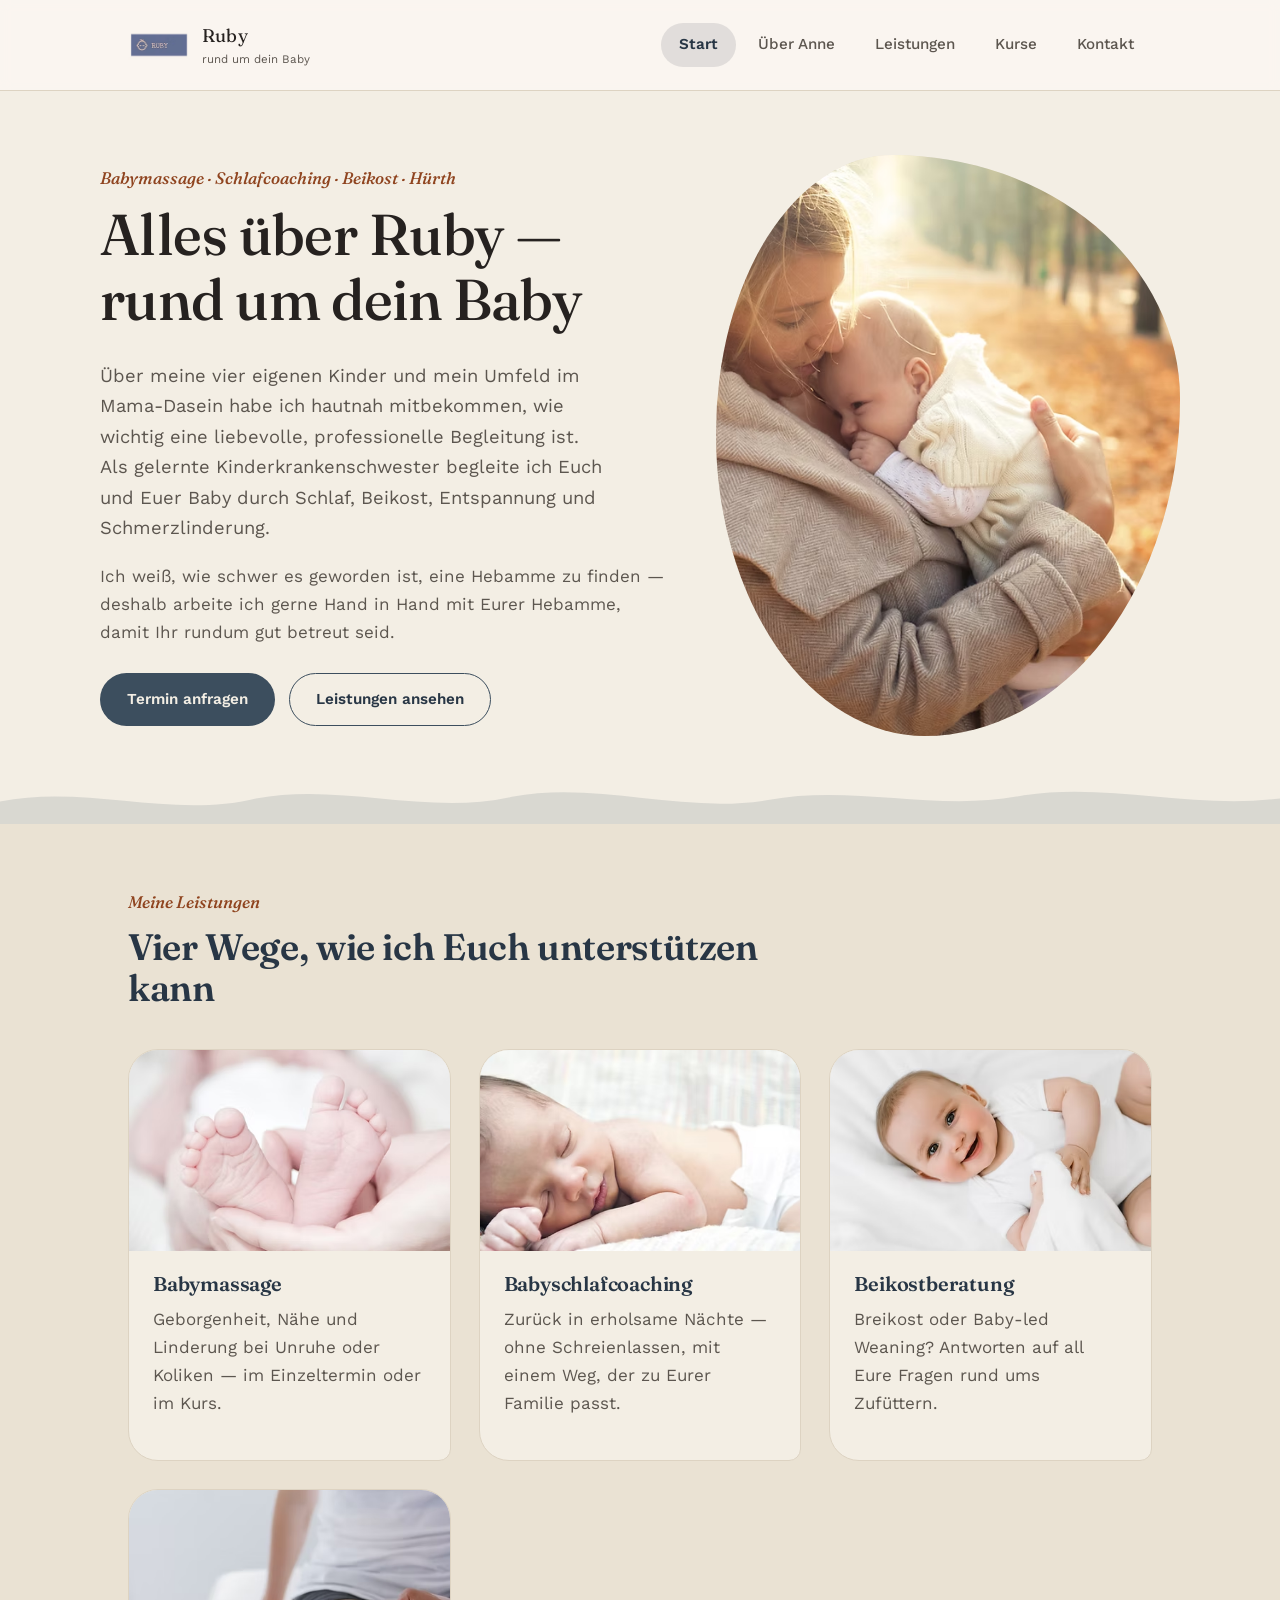
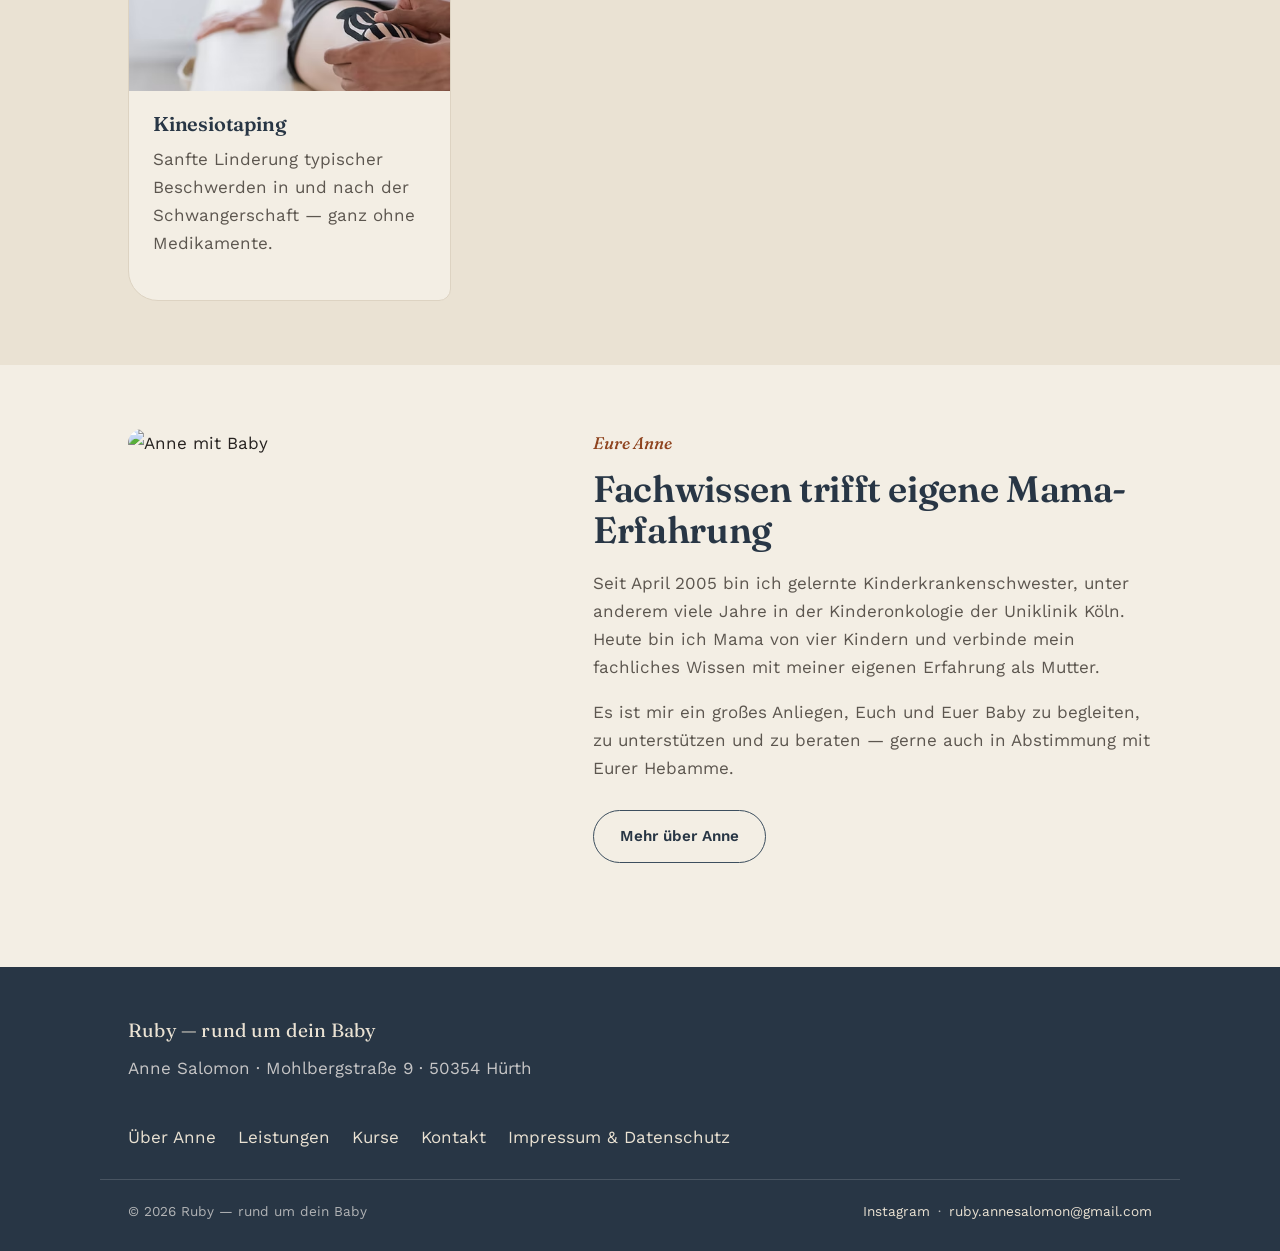
==== index.html @ c8c08ad6 "Add files via upload" ====
<!DOCTYPE html>
<html lang="de">
<head>
<meta charset="UTF-8">
<meta name="viewport" content="width=device-width, initial-scale=1">
<title>Babymassage &amp; Schlafberatung | Ruby rund um dein Baby | Hürth</title>
<meta name="description" content="Babymassage in familiärer Atmosphäre, individuelle Schlafberatung für Euch und euer Baby und Unterstützung beim ersten Füttern. RUBY rund um dein Baby in Hürth.">
<link rel="preconnect" href="https://fonts.googleapis.com">
<link rel="preconnect" href="https://fonts.gstatic.com" crossorigin>
<link href="https://fonts.googleapis.com/css2?family=Fraunces:ital,opsz,wght@0,9..144,500;0,9..144,600;1,9..144,500;1,9..144,600&family=Work+Sans:wght@400;500;600;700&display=swap" rel="stylesheet">
<link rel="icon" type="image/png" href="images/favicon-32.png">
<link rel="stylesheet" href="css/styles.css">
</head>
<body>

<header class="site">
  <div class="nav">
    <a class="brand" href="index.html">
      <span class="brand-mark"><img src="images/logo_transparent.avif" alt="Ruby Logo"></span>
      <span>
        <span class="brand-name">Ruby</span>
        <span class="brand-tag">rund um dein Baby</span>
      </span>
    </a>
    <button class="nav-toggle" aria-label="Menü öffnen" aria-expanded="false">
      <span class="bar"></span><span class="bar"></span><span class="bar"></span>
    </button>
    <nav class="links" aria-label="Hauptnavigation">
      <ul>
      <li><a href="index.html" class="active">Start</a></li>
      <li><a href="ueber-anne.html">Über Anne</a></li>
      <li><a href="leistungen.html">Leistungen</a></li>
      <li><a href="kurse.html">Kurse</a></li>
      <li><a href="kontakt.html">Kontakt</a></li>
    </ul>
    </nav>
  </div>
</header>
<div class="nav-backdrop"></div>

<main>
  <section class="wrap hero">
    <div>
      <span class="eyebrow">Babymassage · Schlafcoaching · Beikost · Hürth</span>
      <h1>Alles über Ruby — rund um dein Baby</h1>
      <p class="lead">Über meine vier eigenen Kinder und mein Umfeld im Mama-Dasein habe ich hautnah mitbekommen, wie wichtig eine liebevolle, professionelle Begleitung ist. Als gelernte Kinderkrankenschwester begleite ich Euch und Euer Baby durch Schlaf, Beikost, Entspannung und Schmerzlinderung.</p>
      <p>Ich weiß, wie schwer es geworden ist, eine Hebamme zu finden — deshalb arbeite ich gerne Hand in Hand mit Eurer Hebamme, damit Ihr rundum gut betreut seid.</p>
      <div class="btn-row">
        <a class="btn btn-primary" href="kontakt.html">Termin anfragen</a>
        <a class="btn btn-ghost" href="leistungen.html">Leistungen ansehen</a>
      </div>
    </div>
    <div class="hero-figure">
      <img src="images/Mother and baby in autumn.avif" alt="Mutter mit Baby im Herbst" loading="eager">
    </div>
  </section>

  <div class="wave-divider" aria-hidden="true">
    <svg viewBox="0 0 1200 60" preserveAspectRatio="none">
      <path class="wave-anim" d="M0,32 C80,10 160,54 240,28 C320,8 400,50 480,26 C560,6 640,48 720,30 C800,10 880,46 960,24 C1040,8 1120,42 1200,28 L1200,60 L0,60 Z" fill="var(--dusk)" opacity="0.14"></path>
    </svg>
  </div>

  <section class="tinted">
    <div class="wrap">
      <div class="section-head">
        <span class="eyebrow">Meine Leistungen</span>
        <h2>Vier Wege, wie ich Euch unterstützen kann</h2>
      </div>
      <div class="grid-services">
        <div class="card">
          <div class="thumb"><img src="images/ea225cdfadef4fbbb267f93a9ac87cb7.avif" alt="Babymassage"></div>
          <div class="body">
            <h3>Babymassage</h3>
            <p>Geborgenheit, Nähe und Linderung bei Unruhe oder Koliken — im Einzeltermin oder im Kurs.</p>
          </div>
        </div>
        <div class="card">
          <div class="thumb"><img src="images/bfaa1100f311414b88fa17cd3f2bd8d9.avif" alt="Babyschlafcoaching"></div>
          <div class="body">
            <h3>Babyschlafcoaching</h3>
            <p>Zurück in erholsame Nächte — ohne Schreienlassen, mit einem Weg, der zu Eurer Familie passt.</p>
          </div>
        </div>
        <div class="card">
          <div class="thumb"><img src="images/11062b_74750b6b09124e6fb46b788036944581~mv2.avif" alt="Beikostberatung"></div>
          <div class="body">
            <h3>Beikostberatung</h3>
            <p>Breikost oder Baby-led Weaning? Antworten auf all Eure Fragen rund ums Zufüttern.</p>
          </div>
        </div>
        <div class="card">
          <div class="thumb"><img src="images/11062b_16aa40c0cf7c419284876be02e0b4d4b~mv2.avif" alt="Kinesiotaping"></div>
          <div class="body">
            <h3>Kinesiotaping</h3>
            <p>Sanfte Linderung typischer Beschwerden in und nach der Schwangerschaft — ganz ohne Medikamente.</p>
          </div>
        </div>
      </div>
    </div>
  </section>

  <section>
    <div class="wrap two-col">
      <img src="https://static.wixstatic.com/media/b48577_ec08a929a54b4293bfbd83164700953f~mv2.jpg" alt="Anne mit Baby">
      <div>
        <span class="eyebrow">Eure Anne</span>
        <h2>Fachwissen trifft eigene Mama-Erfahrung</h2>
        <p>Seit April 2005 bin ich gelernte Kinderkrankenschwester, unter anderem viele Jahre in der Kinderonkologie der Uniklinik Köln. Heute bin ich Mama von vier Kindern und verbinde mein fachliches Wissen mit meiner eigenen Erfahrung als Mutter.</p>
        <p>Es ist mir ein großes Anliegen, Euch und Euer Baby zu begleiten, zu unterstützen und zu beraten — gerne auch in Abstimmung mit Eurer Hebamme.</p>
        <div class="btn-row">
          <a class="btn btn-ghost" href="ueber-anne.html">Mehr über Anne</a>
        </div>
      </div>
    </div>
  </section>
</main>

<footer class="site">
  <div class="wrap footer-grid">
    <div>
      <span class="brand-name" style="font-family: var(--font-display); font-size:1.2rem;">Ruby — rund um dein Baby</span>
      <p style="color: rgba(251,246,241,0.75); margin-top:8px;">Anne Salomon · Mohlbergstraße 9 · 50354 Hürth</p>
    </div>
    <ul class="footer-links">
      <li><a href="ueber-anne.html">Über Anne</a></li>
      <li><a href="leistungen.html">Leistungen</a></li>
      <li><a href="kurse.html">Kurse</a></li>
      <li><a href="kontakt.html">Kontakt</a></li>
      <li><a href="impressum.html">Impressum &amp; Datenschutz</a></li>
    </ul>
  </div>
  <div class="wrap footer-bottom">
    <span>© 2026 Ruby — rund um dein Baby</span>
    <span class="social"><a href="https://www.instagram.com/ruby_annesalomon/" target="_blank" rel="noopener">Instagram</a> · <a href="mailto:ruby.annesalomon@gmail.com">ruby.annesalomon@gmail.com</a></span>
  </div>
</footer>

<script src="js/main.js"></script>
</body>
</html>
---- css/styles.css ----
/* ============================================================
   RUBY – rund um dein Baby
   Design tokens — "Die ruhige Stunde"
   ============================================================ */
:root {
  --paper: #F3EEE4;
  --paper-deep: #EAE2D3;
  --ink: #262220;
  --ink-soft: #5C564F;
  --dusk: #3C4E5E;
  --dusk-deep: #283645;
  --clay: #B1592E;
  --clay-deep: #8F441F;
  --moss: #5C6B4E;
  --line: #DDD3C2;
  --radius: 22px;

  --font-display: "Fraunces", "Iowan Old Style", Georgia, serif;
  --font-body: "Work Sans", "Segoe UI", sans-serif;
}

@media (prefers-reduced-motion: no-preference) {
  .wave-anim { animation: drift 9s ease-in-out infinite; }
}
@keyframes drift {
  0%, 100% { transform: translateY(0); }
  50% { transform: translateY(-6px); }
}

* { box-sizing: border-box; }
html { scroll-behavior: smooth; }

body {
  margin: 0;
  background: var(--paper);
  color: var(--ink);
  font-family: var(--font-body);
  font-size: 17px;
  line-height: 1.65;
  -webkit-font-smoothing: antialiased;
}

img { max-width: 100%; display: block; }
a { color: inherit; }

h1, h2, h3 {
  font-family: var(--font-display);
  font-weight: 600;
  line-height: 1.12;
  margin: 0 0 0.5em;
  letter-spacing: -0.01em;
}
h1 { font-size: clamp(2.4rem, 5vw, 3.6rem); font-weight: 500; }
h2 { font-size: clamp(1.7rem, 3.4vw, 2.3rem); color: var(--dusk-deep); }
h3 { font-size: 1.25rem; }

p { margin: 0 0 1em; color: var(--ink-soft); }

.eyebrow {
  display: inline-block;
  font-family: var(--font-display);
  font-style: italic;
  font-size: 1.05rem;
  font-weight: 500;
  color: var(--clay-deep);
  margin-bottom: 0.6em;
}

.wrap {
  max-width: 1080px;
  margin: 0 auto;
  padding: 0 28px;
}

/* ---------- Header ---------- */
header.site {
  position: sticky;
  top: 0;
  z-index: 40;
  background: rgba(251, 246, 241, 0.92);
  backdrop-filter: blur(6px);
  border-bottom: 1px solid var(--line);
  transition: box-shadow 0.2s ease;
}
header.site.scrolled { box-shadow: 0 4px 18px rgba(46, 42, 40, 0.06); }
.nav {
  display: flex;
  align-items: center;
  justify-content: space-between;
  padding: 14px 28px;
  max-width: 1080px;
  margin: 0 auto;
  gap: 20px;
}
.brand {
  display: flex;
  align-items: center;
  gap: 12px;
  text-decoration: none;
  color: var(--ink);
  flex-shrink: 0;
}
.brand-mark {
  width: 62px; height: 62px;
  display: flex; align-items: center; justify-content: center;
  flex-shrink: 0;
}
.brand-mark img {
  width: 100%; height: 100%;
  object-fit: contain;
}
.brand-name {
  font-family: var(--font-display);
  font-size: 1.15rem;
  letter-spacing: 0.01em;
}
.brand-tag { font-size: 0.72rem; color: var(--ink-soft); display: block; margin-top: -2px; }

/* Nav links */
.links {
  display: flex;
  align-items: center;
}
.links ul {
  display: flex;
  align-items: center;
  gap: 4px;
  list-style: none;
  padding: 0;
  margin: 0;
  font-size: 0.95rem;
}
.links a {
  display: inline-block;
  text-decoration: none;
  color: var(--ink-soft);
  font-weight: 500;
  padding: 9px 18px;
  border-radius: 999px;
  transition: color 0.2s ease, background 0.2s ease;
}
.links a:hover { color: var(--dusk-deep); background: rgba(40, 54, 69, 0.08); }
.links a.active {
  color: var(--dusk-deep);
  background: rgba(40, 54, 69, 0.12);
  font-weight: 600;
}

/* Hamburger toggle */
.nav-toggle {
  display: none;
  position: relative;
  width: 42px; height: 42px;
  background: var(--paper-deep);
  border: 1px solid var(--line);
  border-radius: 12px;
  cursor: pointer;
  padding: 0;
  flex-shrink: 0;
}
.nav-toggle .bar {
  position: absolute;
  left: 11px; right: 11px;
  height: 2px;
  background: var(--dusk-deep);
  border-radius: 2px;
  transition: transform 0.25s ease, opacity 0.2s ease;
}
.nav-toggle .bar:nth-child(1) { top: 14px; }
.nav-toggle .bar:nth-child(2) { top: 20px; }
.nav-toggle .bar:nth-child(3) { top: 26px; }
.nav-toggle.open .bar:nth-child(1) { transform: translateY(6px) rotate(45deg); }
.nav-toggle.open .bar:nth-child(2) { opacity: 0; }
.nav-toggle.open .bar:nth-child(3) { transform: translateY(-6px) rotate(-45deg); }

.nav-backdrop {
  display: none;
  position: fixed;
  inset: 0;
  background: rgba(46, 42, 40, 0.35);
  z-index: 39;
  opacity: 0;
  transition: opacity 0.25s ease;
}
.nav-backdrop.open { display: block; opacity: 1; }

/* ---------- Wave divider (signature element) ---------- */
.wave-divider {
  width: 100%;
  display: block;
  line-height: 0;
}
.wave-divider svg { width: 100%; height: 48px; display: block; }

/* ---------- Hero ---------- */
.hero {
  display: grid;
  grid-template-columns: 1.1fr 0.9fr;
  gap: 48px;
  align-items: center;
  padding: 64px 0 40px;
}
.hero p.lead { font-size: 1.15rem; max-width: 46ch; }
.hero-figure {
  position: relative;
  border-radius: 38% 62% 55% 45% / 48% 42% 58% 52%;
  overflow: hidden;
  aspect-ratio: 4/5;
  background: var(--paper-deep);
}
.hero-figure img { width: 100%; height: 100%; object-fit: cover; }

/* ---------- Buttons ---------- */
.btn {
  display: inline-flex;
  align-items: center;
  gap: 8px;
  padding: 13px 26px;
  border-radius: 999px;
  font-weight: 600;
  font-size: 0.95rem;
  text-decoration: none;
  border: 1.5px solid transparent;
  transition: transform 0.15s ease, background 0.2s, color 0.2s;
}
.btn-primary { background: var(--dusk); color: var(--paper); }
.btn-primary:hover { background: var(--dusk-deep); transform: translateY(-1px); }
.btn-ghost { border-color: var(--dusk); color: var(--dusk-deep); }
.btn-ghost:hover { background: var(--dusk); color: var(--paper); }
.btn-row { display: flex; gap: 14px; flex-wrap: wrap; margin-top: 1.6em; }

/* ---------- Sections ---------- */
section { padding: 64px 0; }
section.tinted { background: var(--paper-deep); }
.section-head { max-width: 62ch; margin-bottom: 2.4em; }

/* Service cards */
.grid-services {
  display: grid;
  grid-template-columns: repeat(auto-fit, minmax(240px, 1fr));
  gap: 28px;
}
.card {
  background: var(--paper);
  border: 1px solid var(--line);
  border-radius: 30px 30px 12px 30px;
  overflow: hidden;
  display: flex;
  flex-direction: column;
  transition: transform 0.2s ease, box-shadow 0.2s ease;
}
.card:hover { transform: translateY(-3px); box-shadow: 0 12px 28px rgba(38, 34, 32, 0.08); }
.card .thumb {
  aspect-ratio: 16/10;
  overflow: hidden;
  background: var(--paper-deep);
}
.card .thumb img { width: 100%; height: 100%; object-fit: cover; }
.card .body { padding: 22px 24px 26px; flex: 1; display: flex; flex-direction: column; }
.card h3 { color: var(--dusk-deep); }
.card .price {
  margin-top: auto;
  padding-top: 14px;
  font-weight: 600;
  color: var(--clay-deep);
  font-size: 0.92rem;
  border-top: 1px dashed var(--line);
}

/* Quote / intro block */
.quote-block {
  border-left: 3px solid var(--clay);
  padding-left: 24px;
  font-family: var(--font-display);
  font-style: italic;
  font-weight: 500;
  font-size: 1.4rem;
  color: var(--dusk-deep);
  margin: 1.4em 0;
}

/* Two column */
.two-col {
  display: grid;
  grid-template-columns: 0.85fr 1.15fr;
  gap: 52px;
  align-items: start;
}
.two-col img { border-radius: var(--radius); }

/* Timeline (Werdegang) */
.timeline { border-left: 2px solid var(--line); padding-left: 26px; margin-left: 6px; }
.t-item { position: relative; padding-bottom: 34px; }
.t-item:last-child { padding-bottom: 0; }
.t-item::before {
  content: "";
  position: absolute;
  left: -32px; top: 4px;
  width: 12px; height: 12px;
  border-radius: 50%;
  background: var(--moss);
  border: 2px solid var(--paper);
  box-shadow: 0 0 0 2px var(--line);
}
.t-item .date { font-size: 0.82rem; letter-spacing: 0.08em; text-transform: uppercase; color: var(--clay-deep); font-weight: 600; }

/* Course cards */
.course {
  display: grid;
  grid-template-columns: 0.8fr 1.2fr;
  gap: 32px;
  align-items: center;
  padding: 36px 0;
  border-bottom: 1px solid var(--line);
}
.course:last-child { border-bottom: none; }
.course img { border-radius: var(--radius); aspect-ratio: 4/3; object-fit: cover; }
.course .loc { color: var(--clay-deep); font-weight: 600; font-size: 0.9rem; margin-bottom: 0.4em; }

/* Contact */
.contact-grid { display: grid; grid-template-columns: 0.9fr 1.1fr; gap: 48px; }
.contact-card {
  background: var(--dusk-deep);
  color: var(--paper);
  border-radius: var(--radius);
  padding: 36px;
}
.contact-card h3 { color: var(--paper); }
.contact-card a { color: var(--paper); text-decoration: underline; text-underline-offset: 3px; }
.contact-line { display: flex; gap: 12px; margin-bottom: 16px; align-items: flex-start; }
.contact-line .ico { color: var(--moss); font-size: 1.1rem; }

form.contact-form { display: grid; gap: 16px; }
.form-row { display: grid; grid-template-columns: 1fr 1fr; gap: 16px; }
.contact-form label { font-size: 0.85rem; font-weight: 600; color: var(--dusk-deep); display: block; margin-bottom: 6px; }
.contact-form input, .contact-form textarea {
  width: 100%;
  padding: 12px 14px;
  border-radius: 12px;
  border: 1.5px solid var(--line);
  background: var(--paper);
  font-family: var(--font-body);
  font-size: 0.98rem;
  color: var(--ink);
}
.contact-form input:focus, .contact-form textarea:focus {
  outline: 2px solid var(--dusk);
  outline-offset: 1px;
  border-color: var(--dusk);
}
.contact-form textarea { resize: vertical; min-height: 120px; }

/* Footer */
footer.site {
  background: var(--dusk-deep);
  color: var(--paper-deep);
  padding: 48px 0 28px;
  margin-top: 40px;
}
.footer-grid { display: flex; justify-content: space-between; flex-wrap: wrap; gap: 24px; }
footer.site a { color: var(--paper-deep); text-decoration: none; }
footer.site a:hover { color: var(--moss); }
.footer-links { display: flex; gap: 22px; list-style: none; padding: 0; margin: 0; flex-wrap: wrap; }
.footer-bottom {
  border-top: 1px solid rgba(255,255,255,0.15);
  margin-top: 28px; padding-top: 20px;
  font-size: 0.85rem; color: rgba(251,246,241,0.65);
  display: flex; justify-content: space-between; flex-wrap: wrap; gap: 10px;
}
.social { display: inline-flex; align-items: center; gap: 8px; }

/* Impressum text page */
.legal h2 { margin-top: 1.4em; }
.legal p { color: var(--ink); }

/* ---------- Responsive ---------- */
@media (max-width: 860px) {
  .hero, .two-col, .contact-grid { grid-template-columns: 1fr; }
  .hero-figure { order: -1; }
  .course { grid-template-columns: 1fr; }
  .form-row { grid-template-columns: 1fr; }
}
@media (max-width: 720px) {
  .links {
    position: fixed;
    top: 0; right: 0; bottom: 0;
    width: min(78vw, 320px);
    background: var(--paper);
    padding: 88px 8px 28px;
    box-shadow: -8px 0 24px rgba(46, 42, 40, 0.08);
    transform: translateX(100%);
    transition: transform 0.28s ease;
    z-index: 41;
  }
  .links.open { transform: translateX(0); }
  .links ul {
    flex-direction: column;
    align-items: stretch;
    gap: 4px;
    font-size: 1.05rem;
  }
  .links a { padding: 14px 20px; border-radius: 12px; }
  .nav-toggle { display: block; }
}
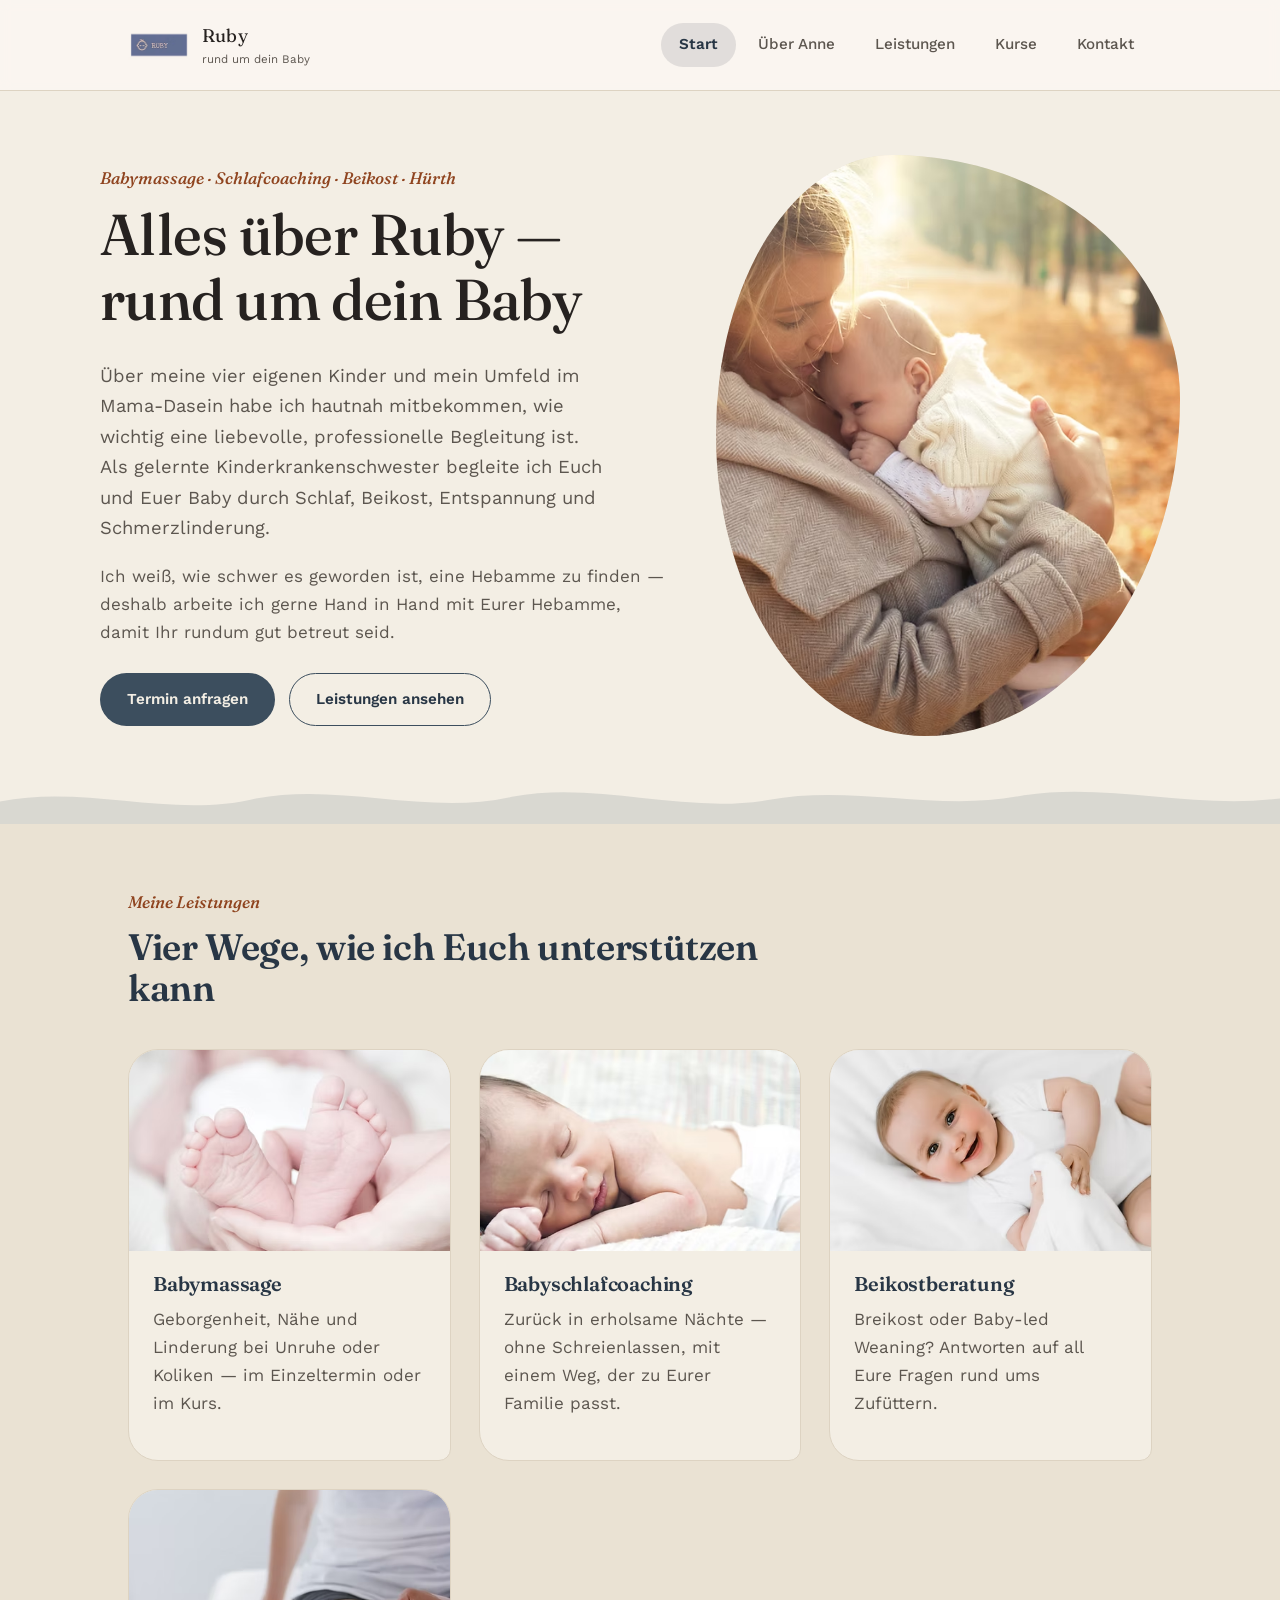
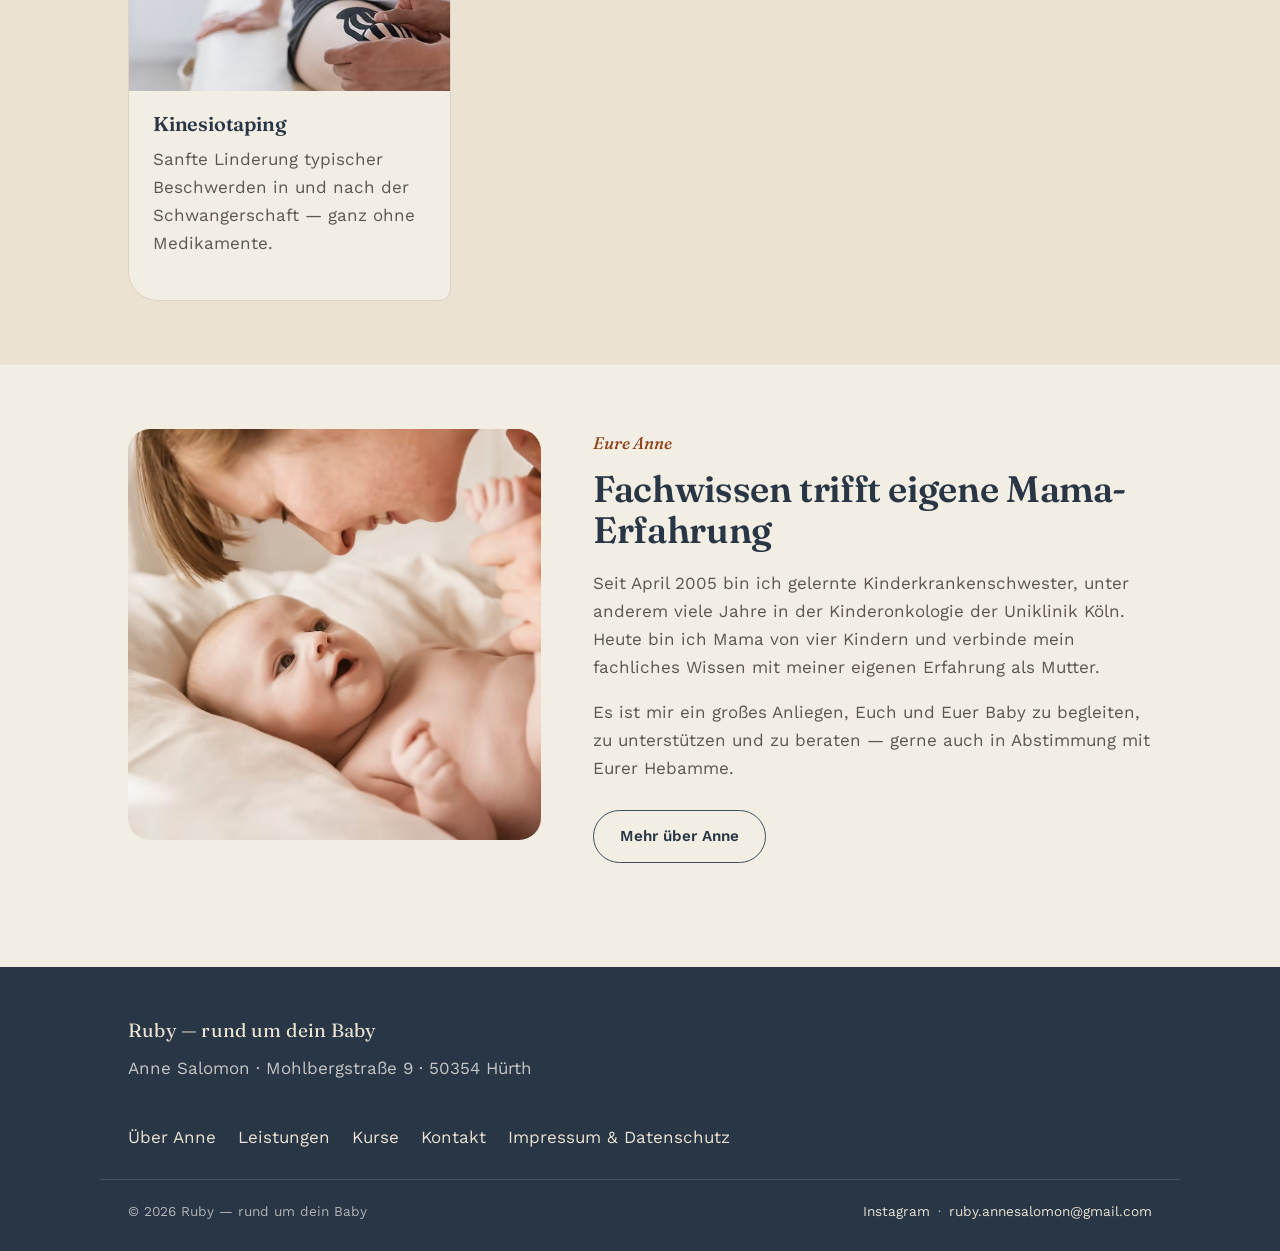
==== commit 7a5ef374: "update new images" ====
--- a/index.html
+++ b/index.html
@@ -51,7 +51,7 @@
       </div>
     </div>
     <div class="hero-figure">
-      <img src="images/Mother and baby in autumn.avif" alt="Mutter mit Baby im Herbst" loading="eager">
+      <img src="images/mother-and-baby-in-autumn.avif" alt="Mutter mit Baby im Herbst" loading="eager">
     </div>
   </section>
 
@@ -69,28 +69,28 @@
       </div>
       <div class="grid-services">
         <div class="card">
-          <div class="thumb"><img src="images/ea225cdfadef4fbbb267f93a9ac87cb7.avif" alt="Babymassage"></div>
+          <div class="thumb"><img src="images/babymassage-thumb.avif" alt="Babymassage"></div>
           <div class="body">
             <h3>Babymassage</h3>
             <p>Geborgenheit, Nähe und Linderung bei Unruhe oder Koliken — im Einzeltermin oder im Kurs.</p>
           </div>
         </div>
         <div class="card">
-          <div class="thumb"><img src="images/bfaa1100f311414b88fa17cd3f2bd8d9.avif" alt="Babyschlafcoaching"></div>
+          <div class="thumb"><img src="images/babyschlafcoaching-thumb.avif" alt="Babyschlafcoaching"></div>
           <div class="body">
             <h3>Babyschlafcoaching</h3>
             <p>Zurück in erholsame Nächte — ohne Schreienlassen, mit einem Weg, der zu Eurer Familie passt.</p>
           </div>
         </div>
         <div class="card">
-          <div class="thumb"><img src="images/11062b_74750b6b09124e6fb46b788036944581~mv2.avif" alt="Beikostberatung"></div>
+          <div class="thumb"><img src="images/beikostberatung-leistung.avif" alt="Beikostberatung"></div>
           <div class="body">
             <h3>Beikostberatung</h3>
             <p>Breikost oder Baby-led Weaning? Antworten auf all Eure Fragen rund ums Zufüttern.</p>
           </div>
         </div>
         <div class="card">
-          <div class="thumb"><img src="images/11062b_16aa40c0cf7c419284876be02e0b4d4b~mv2.avif" alt="Kinesiotaping"></div>
+          <div class="thumb"><img src="images/kinesiotaping-leistung.avif" alt="Kinesiotaping"></div>
           <div class="body">
             <h3>Kinesiotaping</h3>
             <p>Sanfte Linderung typischer Beschwerden in und nach der Schwangerschaft — ganz ohne Medikamente.</p>
@@ -102,7 +102,7 @@
 
   <section>
     <div class="wrap two-col">
-      <img src="https://static.wixstatic.com/media/b48577_ec08a929a54b4293bfbd83164700953f~mv2.jpg" alt="Anne mit Baby">
+      <img src="images/mutter-baby-laechelt-alt.avif" alt="Anne mit Baby">
       <div>
         <span class="eyebrow">Eure Anne</span>
         <h2>Fachwissen trifft eigene Mama-Erfahrung</h2>
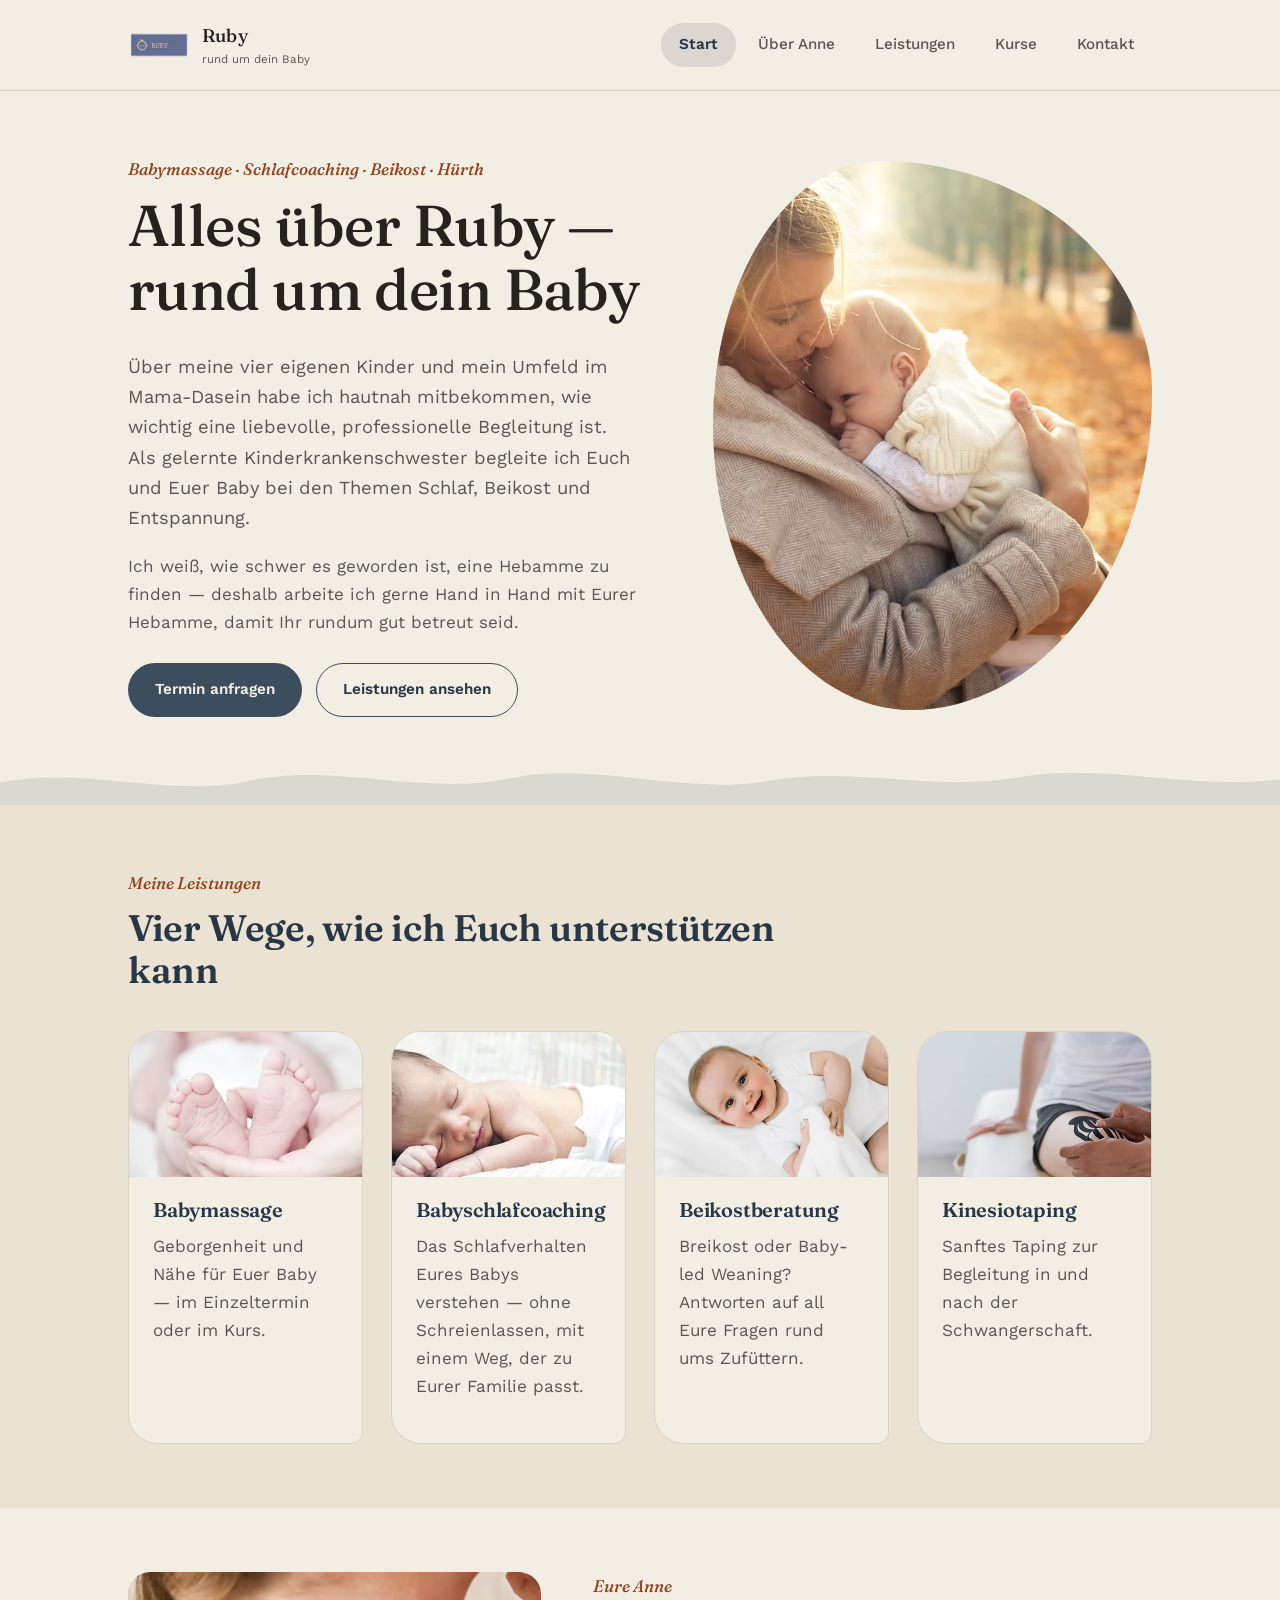
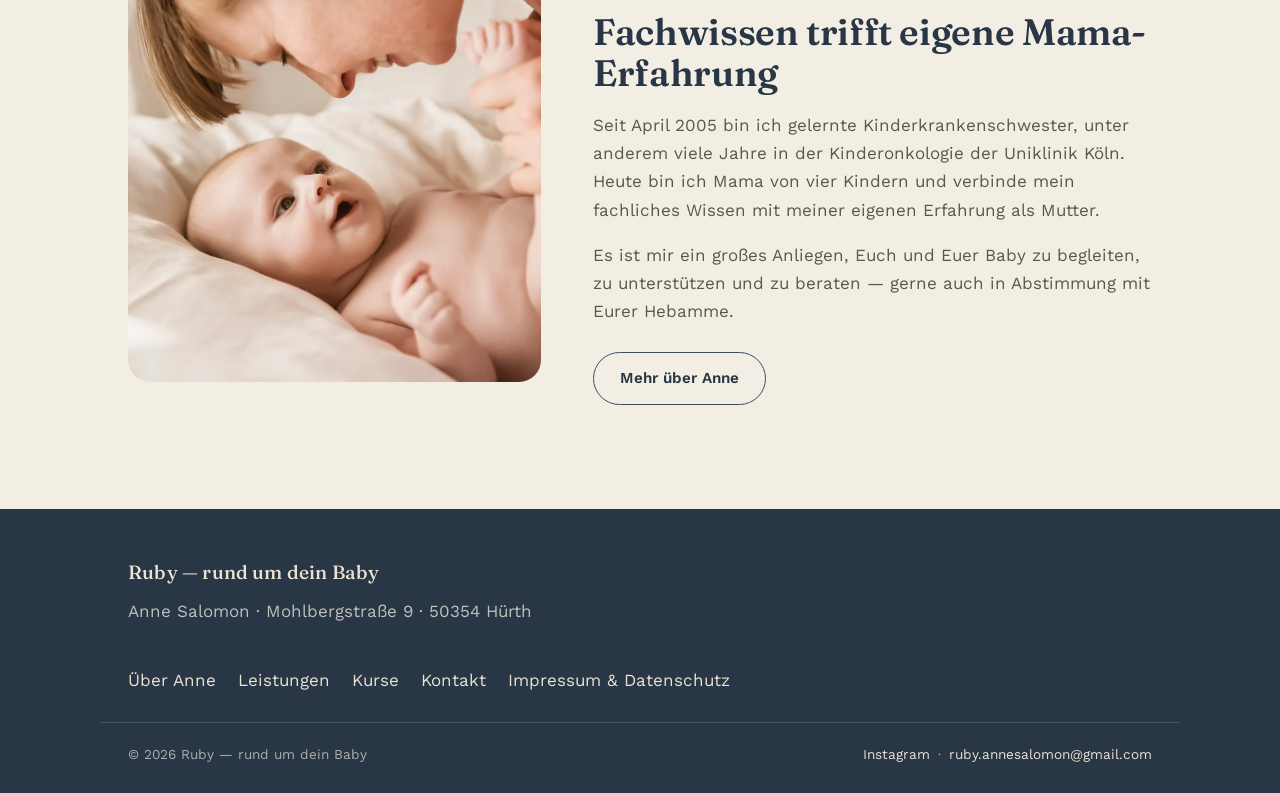
==== commit 0b9ec3be: "Add files via upload" ====
--- a/index.html
+++ b/index.html
@@ -4,46 +4,78 @@
 <meta charset="UTF-8">
 <meta name="viewport" content="width=device-width, initial-scale=1">
 <title>Babymassage &amp; Schlafberatung | Ruby rund um dein Baby | Hürth</title>
-<meta name="description" content="Babymassage in familiärer Atmosphäre, individuelle Schlafberatung für Euch und euer Baby und Unterstützung beim ersten Füttern. RUBY rund um dein Baby in Hürth.">
-<link rel="preconnect" href="https://fonts.googleapis.com">
-<link rel="preconnect" href="https://fonts.gstatic.com" crossorigin>
-<link href="https://fonts.googleapis.com/css2?family=Fraunces:ital,opsz,wght@0,9..144,500;0,9..144,600;1,9..144,500;1,9..144,600&family=Work+Sans:wght@400;500;600;700&display=swap" rel="stylesheet">
+<meta name="description" content="Babymassage in familiärer Atmosphäre, individuelle Schlafberatung für Euch und Euer Baby und Unterstützung beim ersten Füttern. RUBY rund um dein Baby in Hürth.">
+<link rel="canonical" href="https://ruby-anne.de/">
+<meta property="og:type" content="website">
+<meta property="og:locale" content="de_DE">
+<meta property="og:site_name" content="Ruby – rund um dein Baby">
+<meta property="og:title" content="Babymassage &amp; Schlafberatung | Ruby rund um dein Baby | Hürth">
+<meta property="og:description" content="Babymassage in familiärer Atmosphäre, individuelle Schlafberatung für Euch und Euer Baby und Unterstützung beim ersten Füttern. RUBY rund um dein Baby in Hürth.">
+<meta property="og:url" content="https://ruby-anne.de/">
+<link rel="preload" href="fonts/work-sans-latin-400-normal.woff2" as="font" type="font/woff2" crossorigin>
+<link rel="preload" href="fonts/fraunces-latin-500-normal.woff2" as="font" type="font/woff2" crossorigin>
 <link rel="icon" type="image/png" href="images/favicon-32.png">
 <link rel="stylesheet" href="css/styles.css">
+<script type="application/ld+json">
+{
+  "@context": "https://schema.org",
+  "@type": "LocalBusiness",
+  "name": "Ruby – rund um dein Baby",
+  "description": "Babymassage, Babyschlafcoaching, Beikostberatung und Kinesiotaping in Hürth.",
+  "url": "https://ruby-anne.de/",
+  "telephone": "+491772582071",
+  "email": "ruby.annesalomon@gmail.com",
+  "address": {
+    "@type": "PostalAddress",
+    "streetAddress": "Mohlbergstraße 9",
+    "postalCode": "50354",
+    "addressLocality": "Hürth",
+    "addressCountry": "DE"
+  },
+  "founder": {
+    "@type": "Person",
+    "name": "Anne Salomon"
+  },
+  "sameAs": [
+    "https://www.instagram.com/ruby_annesalomon/"
+  ]
+}
+</script>
 </head>
 <body>
+<a class="skip-link" href="#main">Zum Inhalt springen</a>
 
 <header class="site">
   <div class="nav">
     <a class="brand" href="index.html">
-      <span class="brand-mark"><img src="images/logo_transparent.avif" alt="Ruby Logo"></span>
+      <span class="brand-mark"><img src="images/logo_transparent.avif" alt="Ruby Logo" width="62" height="62"></span>
       <span>
         <span class="brand-name">Ruby</span>
         <span class="brand-tag">rund um dein Baby</span>
       </span>
     </a>
-    <button class="nav-toggle" aria-label="Menü öffnen" aria-expanded="false">
+    <button class="nav-toggle" type="button" aria-label="Menü öffnen" aria-expanded="false" aria-controls="hauptmenue">
       <span class="bar"></span><span class="bar"></span><span class="bar"></span>
     </button>
-    <nav class="links" aria-label="Hauptnavigation">
+    <nav class="links" id="hauptmenue" aria-label="Hauptnavigation">
       <ul>
-      <li><a href="index.html" class="active">Start</a></li>
+      <li><a href="index.html" class="active" aria-current="page">Start</a></li>
       <li><a href="ueber-anne.html">Über Anne</a></li>
       <li><a href="leistungen.html">Leistungen</a></li>
       <li><a href="kurse.html">Kurse</a></li>
       <li><a href="kontakt.html">Kontakt</a></li>
-    </ul>
+      </ul>
     </nav>
   </div>
 </header>
 <div class="nav-backdrop"></div>
 
-<main>
+<main id="main">
   <section class="wrap hero">
     <div>
       <span class="eyebrow">Babymassage · Schlafcoaching · Beikost · Hürth</span>
       <h1>Alles über Ruby — rund um dein Baby</h1>
-      <p class="lead">Über meine vier eigenen Kinder und mein Umfeld im Mama-Dasein habe ich hautnah mitbekommen, wie wichtig eine liebevolle, professionelle Begleitung ist. Als gelernte Kinderkrankenschwester begleite ich Euch und Euer Baby durch Schlaf, Beikost, Entspannung und Schmerzlinderung.</p>
+      <p class="lead">Über meine vier eigenen Kinder und mein Umfeld im Mama-Dasein habe ich hautnah mitbekommen, wie wichtig eine liebevolle, professionelle Begleitung ist. Als gelernte Kinderkrankenschwester begleite ich Euch und Euer Baby bei den Themen Schlaf, Beikost und Entspannung.</p>
       <p>Ich weiß, wie schwer es geworden ist, eine Hebamme zu finden — deshalb arbeite ich gerne Hand in Hand mit Eurer Hebamme, damit Ihr rundum gut betreut seid.</p>
       <div class="btn-row">
         <a class="btn btn-primary" href="kontakt.html">Termin anfragen</a>
@@ -51,12 +83,12 @@
       </div>
     </div>
     <div class="hero-figure">
-      <img src="images/mother-and-baby-in-autumn.avif" alt="Mutter mit Baby im Herbst" loading="eager">
+      <img src="images/mother-and-baby-in-autumn.avif" alt="Mutter mit Baby im Herbst" loading="eager" fetchpriority="high">
     </div>
   </section>
 
   <div class="wave-divider" aria-hidden="true">
-    <svg viewBox="0 0 1200 60" preserveAspectRatio="none">
+    <svg viewBox="0 0 1200 60" preserveAspectRatio="none" focusable="false">
       <path class="wave-anim" d="M0,32 C80,10 160,54 240,28 C320,8 400,50 480,26 C560,6 640,48 720,30 C800,10 880,46 960,24 C1040,8 1120,42 1200,28 L1200,60 L0,60 Z" fill="var(--dusk)" opacity="0.14"></path>
     </svg>
   </div>
@@ -67,42 +99,42 @@
         <span class="eyebrow">Meine Leistungen</span>
         <h2>Vier Wege, wie ich Euch unterstützen kann</h2>
       </div>
-      <div class="grid-services">
-        <div class="card">
-          <div class="thumb"><img src="images/babymassage-thumb.avif" alt="Babymassage"></div>
+      <div class="grid-services grid-services--four">
+        <a class="card" href="leistungen.html">
+          <div class="thumb"><img src="images/babymassage-thumb.avif" alt="Babymassage" loading="lazy" decoding="async"></div>
           <div class="body">
             <h3>Babymassage</h3>
-            <p>Geborgenheit, Nähe und Linderung bei Unruhe oder Koliken — im Einzeltermin oder im Kurs.</p>
+            <p>Geborgenheit und Nähe für Euer Baby — im Einzeltermin oder im Kurs.</p>
           </div>
-        </div>
-        <div class="card">
-          <div class="thumb"><img src="images/babyschlafcoaching-thumb.avif" alt="Babyschlafcoaching"></div>
+        </a>
+        <a class="card" href="leistungen.html">
+          <div class="thumb"><img src="images/babyschlafcoaching-thumb.avif" alt="Babyschlafcoaching" loading="lazy" decoding="async"></div>
           <div class="body">
             <h3>Babyschlafcoaching</h3>
-            <p>Zurück in erholsame Nächte — ohne Schreienlassen, mit einem Weg, der zu Eurer Familie passt.</p>
+            <p>Das Schlafverhalten Eures Babys verstehen — ohne Schreienlassen, mit einem Weg, der zu Eurer Familie passt.</p>
           </div>
-        </div>
-        <div class="card">
-          <div class="thumb"><img src="images/beikostberatung-leistung.avif" alt="Beikostberatung"></div>
+        </a>
+        <a class="card" href="leistungen.html">
+          <div class="thumb"><img src="images/beikostberatung-leistung.avif" alt="Beikostberatung" loading="lazy" decoding="async"></div>
           <div class="body">
             <h3>Beikostberatung</h3>
             <p>Breikost oder Baby-led Weaning? Antworten auf all Eure Fragen rund ums Zufüttern.</p>
           </div>
-        </div>
-        <div class="card">
-          <div class="thumb"><img src="images/kinesiotaping-leistung.avif" alt="Kinesiotaping"></div>
+        </a>
+        <a class="card" href="leistungen.html">
+          <div class="thumb"><img src="images/kinesiotaping-leistung.avif" alt="Kinesiotaping" loading="lazy" decoding="async"></div>
           <div class="body">
             <h3>Kinesiotaping</h3>
-            <p>Sanfte Linderung typischer Beschwerden in und nach der Schwangerschaft — ganz ohne Medikamente.</p>
+            <p>Sanftes Taping zur Begleitung in und nach der Schwangerschaft.</p>
           </div>
-        </div>
+        </a>
       </div>
     </div>
   </section>
 
   <section>
     <div class="wrap two-col">
-      <img src="images/mutter-baby-laechelt-alt.avif" alt="Anne mit Baby">
+      <img src="images/mutter-baby-laechelt-alt.avif" alt="Mutter mit Baby im Arm" loading="lazy" decoding="async">
       <div>
         <span class="eyebrow">Eure Anne</span>
         <h2>Fachwissen trifft eigene Mama-Erfahrung</h2>
@@ -119,8 +151,8 @@
 <footer class="site">
   <div class="wrap footer-grid">
     <div>
-      <span class="brand-name" style="font-family: var(--font-display); font-size:1.2rem;">Ruby — rund um dein Baby</span>
-      <p style="color: rgba(251,246,241,0.75); margin-top:8px;">Anne Salomon · Mohlbergstraße 9 · 50354 Hürth</p>
+      <span class="brand-name footer-brand">Ruby — rund um dein Baby</span>
+      <p class="footer-address">Anne Salomon · Mohlbergstraße 9 · 50354 Hürth</p>
     </div>
     <ul class="footer-links">
       <li><a href="ueber-anne.html">Über Anne</a></li>
--- a/css/styles.css
+++ b/css/styles.css
@@ -2,6 +2,65 @@
    RUBY – rund um dein Baby
    Design tokens — "Die ruhige Stunde"
    ============================================================ */
+
+/* ---------- Schriften (lokal gehostet, keine Verbindung zu Google) ---------- */
+@font-face {
+  font-family: "Fraunces";
+  font-style: normal;
+  font-weight: 500;
+  font-display: swap;
+  src: url("../fonts/fraunces-latin-500-normal.woff2") format("woff2");
+}
+@font-face {
+  font-family: "Fraunces";
+  font-style: normal;
+  font-weight: 600;
+  font-display: swap;
+  src: url("../fonts/fraunces-latin-600-normal.woff2") format("woff2");
+}
+@font-face {
+  font-family: "Fraunces";
+  font-style: italic;
+  font-weight: 500;
+  font-display: swap;
+  src: url("../fonts/fraunces-latin-500-italic.woff2") format("woff2");
+}
+@font-face {
+  font-family: "Fraunces";
+  font-style: italic;
+  font-weight: 600;
+  font-display: swap;
+  src: url("../fonts/fraunces-latin-600-italic.woff2") format("woff2");
+}
+@font-face {
+  font-family: "Work Sans";
+  font-style: normal;
+  font-weight: 400;
+  font-display: swap;
+  src: url("../fonts/work-sans-latin-400-normal.woff2") format("woff2");
+}
+@font-face {
+  font-family: "Work Sans";
+  font-style: normal;
+  font-weight: 500;
+  font-display: swap;
+  src: url("../fonts/work-sans-latin-500-normal.woff2") format("woff2");
+}
+@font-face {
+  font-family: "Work Sans";
+  font-style: normal;
+  font-weight: 600;
+  font-display: swap;
+  src: url("../fonts/work-sans-latin-600-normal.woff2") format("woff2");
+}
+@font-face {
+  font-family: "Work Sans";
+  font-style: normal;
+  font-weight: 700;
+  font-display: swap;
+  src: url("../fonts/work-sans-latin-700-normal.woff2") format("woff2");
+}
+
 :root {
   --paper: #F3EEE4;
   --paper-deep: #EAE2D3;
@@ -20,6 +79,7 @@
 }
 
 @media (prefers-reduced-motion: no-preference) {
+  html { scroll-behavior: smooth; }
   .wave-anim { animation: drift 9s ease-in-out infinite; }
 }
 @keyframes drift {
@@ -28,7 +88,6 @@
 }
 
 * { box-sizing: border-box; }
-html { scroll-behavior: smooth; }
 
 body {
   margin: 0;
@@ -43,6 +102,34 @@
 img { max-width: 100%; display: block; }
 a { color: inherit; }
 
+/* Sichtbarer Tastaturfokus */
+a:focus-visible,
+button:focus-visible {
+  outline: 3px solid var(--dusk);
+  outline-offset: 3px;
+  border-radius: 6px;
+}
+footer.site a:focus-visible,
+.contact-card a:focus-visible {
+  outline-color: var(--paper);
+}
+
+/* Sprunglink für Tastatur- und Screenreader-Nutzer */
+.skip-link {
+  position: absolute;
+  left: 12px;
+  top: -60px;
+  z-index: 100;
+  background: var(--dusk-deep);
+  color: var(--paper);
+  padding: 10px 18px;
+  border-radius: 999px;
+  text-decoration: none;
+  font-weight: 600;
+  transition: top 0.2s ease;
+}
+.skip-link:focus { top: 12px; }
+
 h1, h2, h3 {
   font-family: var(--font-display);
   font-weight: 600;
@@ -77,7 +164,8 @@
   position: sticky;
   top: 0;
   z-index: 40;
-  background: rgba(251, 246, 241, 0.92);
+  background: rgba(243, 238, 228, 0.92);
+  -webkit-backdrop-filter: blur(6px);
   backdrop-filter: blur(6px);
   border-bottom: 1px solid var(--line);
   transition: box-shadow 0.2s ease;
@@ -174,15 +262,20 @@
 .nav-toggle.open .bar:nth-child(3) { transform: translateY(-6px) rotate(-45deg); }
 
 .nav-backdrop {
-  display: none;
   position: fixed;
   inset: 0;
   background: rgba(46, 42, 40, 0.35);
   z-index: 39;
   opacity: 0;
-  transition: opacity 0.25s ease;
-}
-.nav-backdrop.open { display: block; opacity: 1; }
+  visibility: hidden;
+  pointer-events: none;
+  transition: opacity 0.25s ease, visibility 0.25s ease;
+}
+.nav-backdrop.open {
+  opacity: 1;
+  visibility: visible;
+  pointer-events: auto;
+}
 
 /* ---------- Wave divider (signature element) ---------- */
 .wave-divider {
@@ -198,7 +291,7 @@
   grid-template-columns: 1.1fr 0.9fr;
   gap: 48px;
   align-items: center;
-  padding: 64px 0 40px;
+  padding: 64px 28px 40px;
 }
 .hero p.lead { font-size: 1.15rem; max-width: 46ch; }
 .hero-figure {
@@ -228,11 +321,14 @@
 .btn-ghost { border-color: var(--dusk); color: var(--dusk-deep); }
 .btn-ghost:hover { background: var(--dusk); color: var(--paper); }
 .btn-row { display: flex; gap: 14px; flex-wrap: wrap; margin-top: 1.6em; }
+button.btn { font-family: var(--font-body); cursor: pointer; }
 
 /* ---------- Sections ---------- */
 section { padding: 64px 0; }
 section.tinted { background: var(--paper-deep); }
 .section-head { max-width: 62ch; margin-bottom: 2.4em; }
+.page-head { padding-top: 56px; padding-bottom: 16px; }
+.page-head .lead { max-width: 60ch; }
 
 /* Service cards */
 .grid-services {
@@ -249,7 +345,15 @@
   flex-direction: column;
   transition: transform 0.2s ease, box-shadow 0.2s ease;
 }
-.card:hover { transform: translateY(-3px); box-shadow: 0 12px 28px rgba(38, 34, 32, 0.08); }
+/* Startseite: vier gleich breite Karten; Leistungsseite: zwei Spalten wegen längerer Texte */
+.grid-services--four { grid-template-columns: repeat(auto-fit, minmax(220px, 1fr)); }
+.grid-services--two { grid-template-columns: repeat(2, 1fr); }
+@media (max-width: 760px) {
+  .grid-services--two { grid-template-columns: 1fr; }
+}
+a.card { text-decoration: none; color: inherit; }
+a.card:hover { transform: translateY(-3px); box-shadow: 0 12px 28px rgba(38, 34, 32, 0.08); }
+a.card:focus-visible { border-radius: 30px 30px 12px 30px; }
 .card .thumb {
   aspect-ratio: 16/10;
   overflow: hidden;
@@ -317,6 +421,10 @@
 .course img { border-radius: var(--radius); aspect-ratio: 4/3; object-fit: cover; }
 .course .loc { color: var(--clay-deep); font-weight: 600; font-size: 0.9rem; margin-bottom: 0.4em; }
 
+/* Hinweis-Text (z. B. Gesundheitshinweis) */
+.note { font-size: 0.9rem; color: var(--ink-soft); max-width: 62ch; }
+.cta-center { max-width: 700px; text-align: center; }
+
 /* Contact */
 .contact-grid { display: grid; grid-template-columns: 0.9fr 1.1fr; gap: 48px; }
 .contact-card {
@@ -328,7 +436,7 @@
 .contact-card h3 { color: var(--paper); }
 .contact-card a { color: var(--paper); text-decoration: underline; text-underline-offset: 3px; }
 .contact-line { display: flex; gap: 12px; margin-bottom: 16px; align-items: flex-start; }
-.contact-line .ico { color: var(--moss); font-size: 1.1rem; }
+.contact-line .ico { font-size: 1.1rem; }
 
 form.contact-form { display: grid; gap: 16px; }
 .form-row { display: grid; grid-template-columns: 1fr 1fr; gap: 16px; }
@@ -349,6 +457,8 @@
   border-color: var(--dusk);
 }
 .contact-form textarea { resize: vertical; min-height: 120px; }
+.form-note { font-size: 0.85rem; color: var(--ink-soft); margin: 0; }
+.form-note a { color: var(--dusk-deep); }
 
 /* Footer */
 footer.site {
@@ -358,47 +468,101 @@
   margin-top: 40px;
 }
 .footer-grid { display: flex; justify-content: space-between; flex-wrap: wrap; gap: 24px; }
+.footer-brand { font-family: var(--font-display); font-size: 1.2rem; }
+.footer-address { color: rgba(243, 238, 228, 0.75); margin-top: 8px; }
 footer.site a { color: var(--paper-deep); text-decoration: none; }
-footer.site a:hover { color: var(--moss); }
+footer.site a:hover { color: var(--paper); text-decoration: underline; text-underline-offset: 3px; }
 .footer-links { display: flex; gap: 22px; list-style: none; padding: 0; margin: 0; flex-wrap: wrap; }
 .footer-bottom {
   border-top: 1px solid rgba(255,255,255,0.15);
   margin-top: 28px; padding-top: 20px;
-  font-size: 0.85rem; color: rgba(251,246,241,0.65);
+  font-size: 0.85rem; color: rgba(243, 238, 228, 0.65);
   display: flex; justify-content: space-between; flex-wrap: wrap; gap: 10px;
 }
 .social { display: inline-flex; align-items: center; gap: 8px; }
 
 /* Impressum text page */
+.legal { padding-top: 56px; max-width: 760px; }
 .legal h2 { margin-top: 1.4em; }
 .legal p { color: var(--ink); }
 
-/* ---------- Responsive ---------- */
-@media (max-width: 860px) {
-  .hero, .two-col, .contact-grid { grid-template-columns: 1fr; }
-  .hero-figure { order: -1; }
-  .course { grid-template-columns: 1fr; }
+/* Danke- und 404-Seite */
+.center-page { padding-top: 80px; padding-bottom: 80px; text-align: center; }
+.center-page .lead { max-width: 60ch; margin: 24px auto; }
+.center-page .btn-row { justify-content: center; margin-top: 40px; }
+
+/* ---------- Tablet & Handy: Spalten untereinander ---------- */
+@media (max-width: 900px) {
+  .hero, .two-col, .contact-grid { grid-template-columns: 1fr; gap: 32px; }
+  .course { grid-template-columns: 1fr; gap: 20px; }
+  .hero { padding-top: 40px; }
+  .hero-figure { max-width: 420px; margin: 0 auto; width: 100%; }
+  .two-col img { width: 100%; max-width: 480px; margin: 0 auto; }
+}
+
+@media (max-width: 560px) {
+  body { font-size: 16px; }
   .form-row { grid-template-columns: 1fr; }
-}
+  section { padding: 48px 0; }
+  .contact-card { padding: 28px 22px; }
+  .footer-links { gap: 14px 22px; }
+}
+
+/* ---------- Kompaktes Dropdown-Menü (Handy) ---------- */
 @media (max-width: 720px) {
   .links {
-    position: fixed;
-    top: 0; right: 0; bottom: 0;
-    width: min(78vw, 320px);
+    position: absolute;
+    top: 100%; /* klappt direkt unter dem Header auf */
+    left: 0;
+    width: 100%;
     background: var(--paper);
-    padding: 88px 8px 28px;
-    box-shadow: -8px 0 24px rgba(46, 42, 40, 0.08);
-    transform: translateX(100%);
-    transition: transform 0.28s ease;
+    border-bottom: 1px solid var(--line);
+    box-shadow: 0 12px 24px rgba(46, 42, 40, 0.08);
+    padding: 16px 0 24px;
+
+    /* Sanftes Einblenden */
+    opacity: 0;
+    visibility: hidden;
+    transform: translateY(-8px);
+    transition: opacity 0.3s ease, transform 0.3s ease, visibility 0.3s ease;
     z-index: 41;
   }
-  .links.open { transform: translateX(0); }
+
+  .links.open {
+    opacity: 1;
+    visibility: visible;
+    transform: translateY(0);
+  }
+
   .links ul {
     flex-direction: column;
-    align-items: stretch;
-    gap: 4px;
-    font-size: 1.05rem;
-  }
-  .links a { padding: 14px 20px; border-radius: 12px; }
-  .nav-toggle { display: block; }
-}
+    align-items: center;
+    width: 100%;
+    gap: 16px;
+  }
+
+  .links ul li {
+    width: 100%;
+    text-align: center;
+  }
+
+  .links a {
+    display: inline-block;
+    padding: 10px 20px;
+    margin: 0;
+    font-family: var(--font-body);
+    font-size: 1.15rem;
+    font-weight: 500;
+    color: var(--ink);
+  }
+
+  .links a.active {
+    color: var(--clay-deep);
+    font-weight: 600;
+  }
+
+  .nav-toggle {
+    display: block;
+    z-index: 42;
+  }
+}
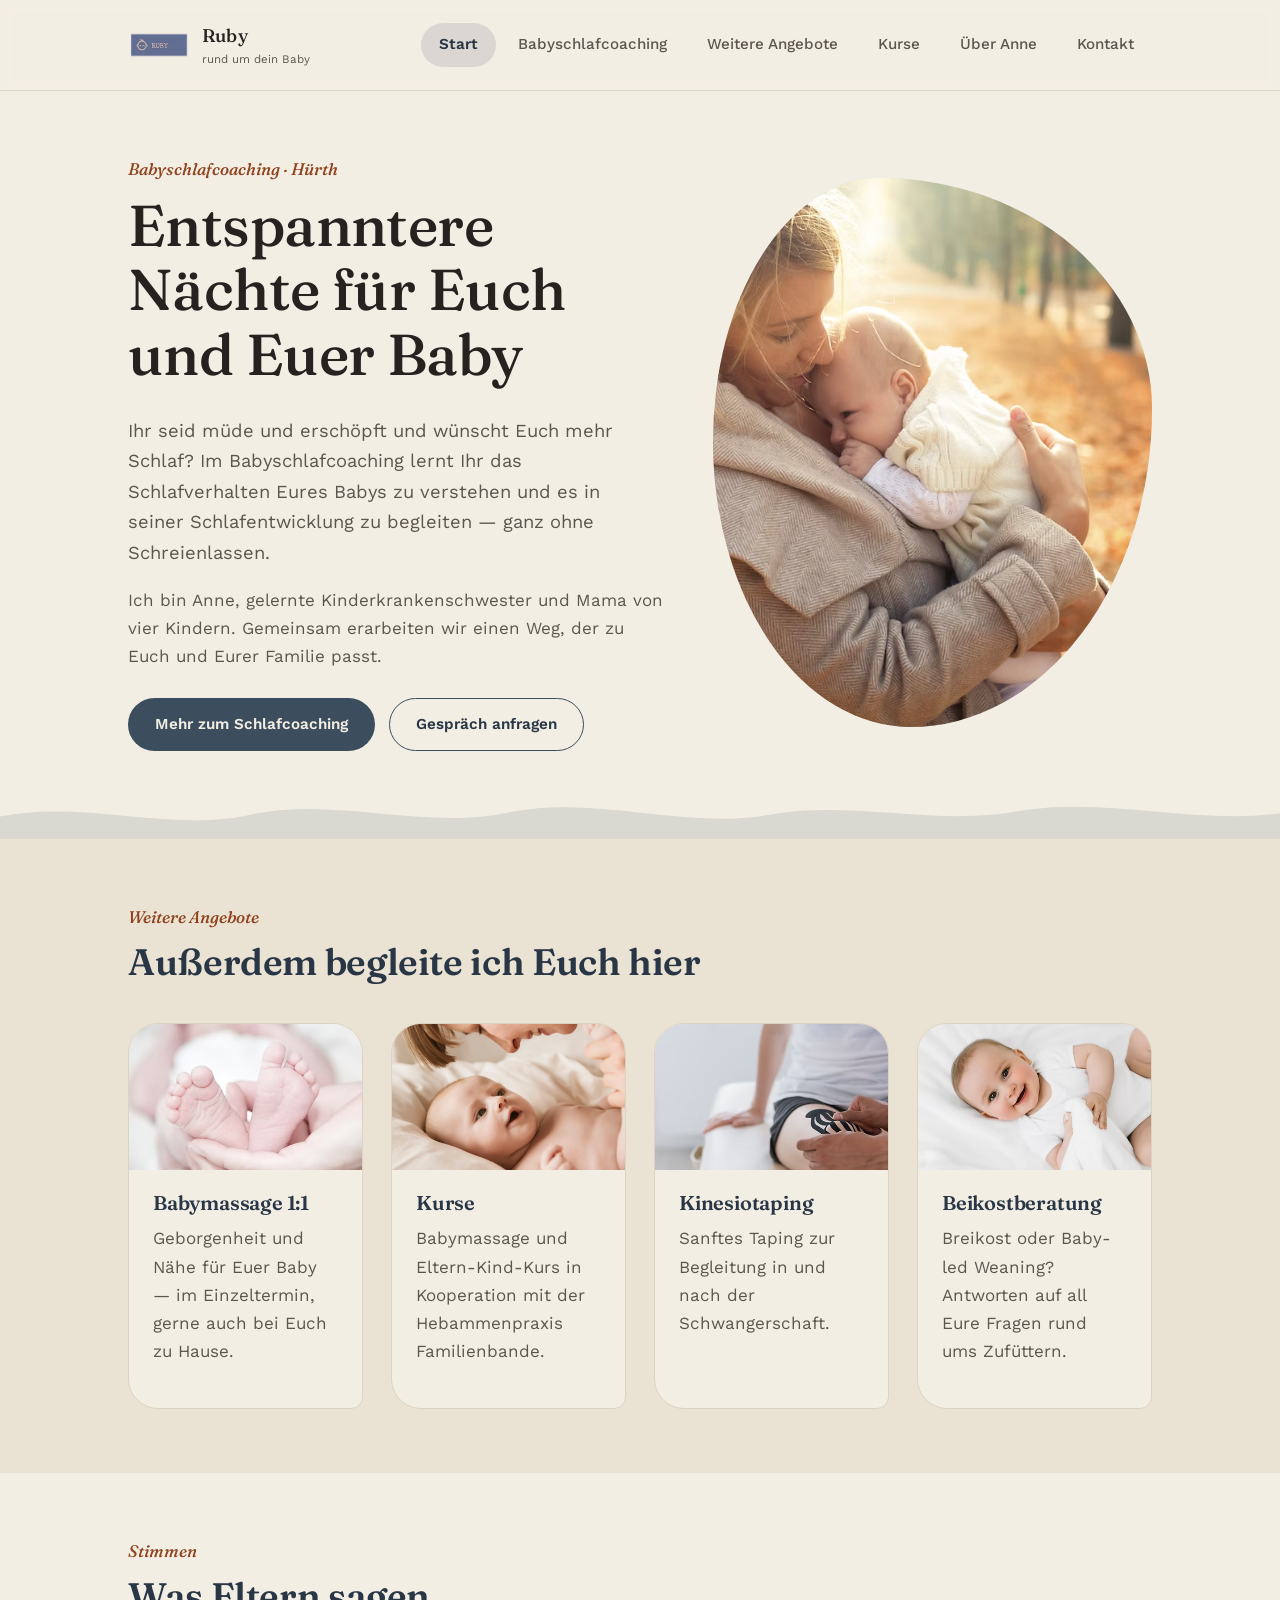
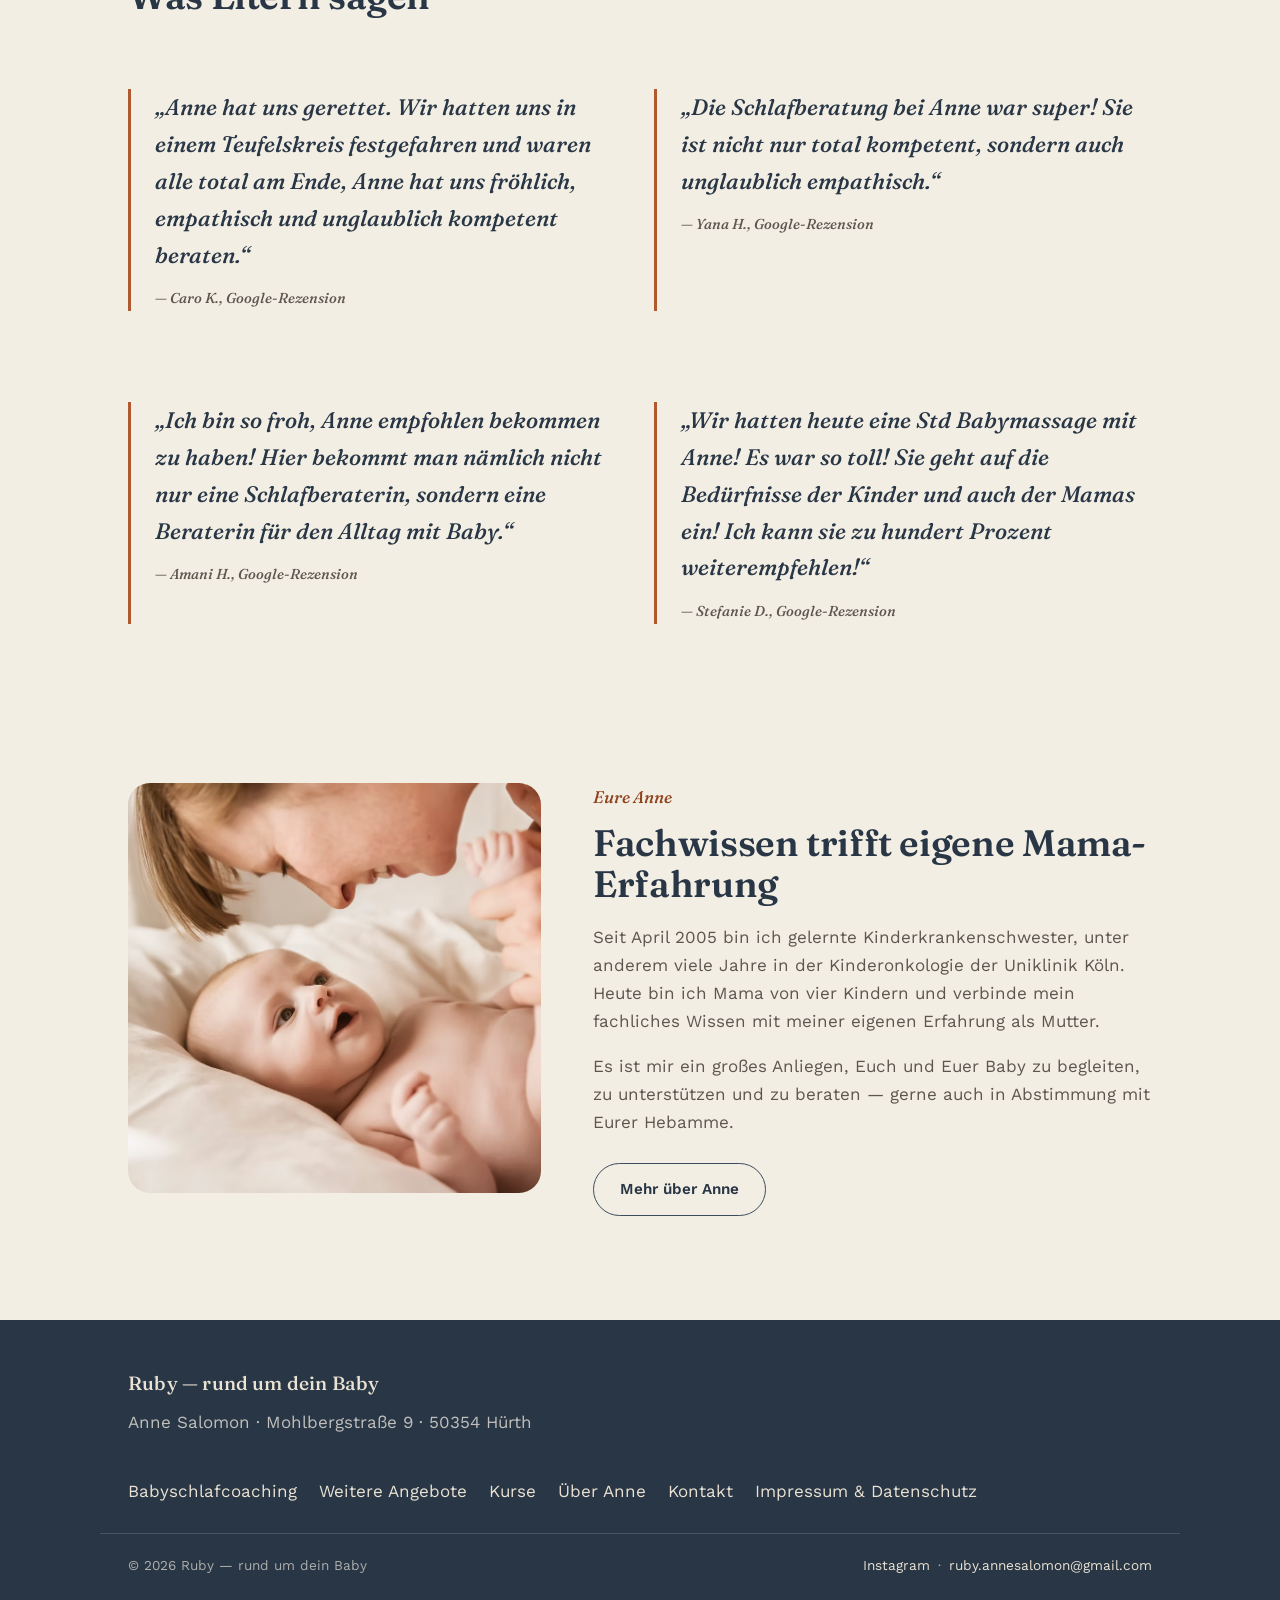
==== commit 1e206c48: "Add files via upload" ====
--- a/index.html
+++ b/index.html
@@ -3,14 +3,14 @@
 <head>
 <meta charset="UTF-8">
 <meta name="viewport" content="width=device-width, initial-scale=1">
-<title>Babymassage &amp; Schlafberatung | Ruby rund um dein Baby | Hürth</title>
-<meta name="description" content="Babymassage in familiärer Atmosphäre, individuelle Schlafberatung für Euch und Euer Baby und Unterstützung beim ersten Füttern. RUBY rund um dein Baby in Hürth.">
+<title>Babyschlafcoaching in Hürth | Ruby rund um dein Baby</title>
+<meta name="description" content="Babyschlafcoaching ohne Schreienlassen: Gemeinsam findet Ihr einen Weg zu entspannteren Nächten. Dazu Babymassage, Beikostberatung und Kurse von Anne Salomon in Hürth.">
 <link rel="canonical" href="https://ruby-anne.de/">
 <meta property="og:type" content="website">
 <meta property="og:locale" content="de_DE">
 <meta property="og:site_name" content="Ruby – rund um dein Baby">
-<meta property="og:title" content="Babymassage &amp; Schlafberatung | Ruby rund um dein Baby | Hürth">
-<meta property="og:description" content="Babymassage in familiärer Atmosphäre, individuelle Schlafberatung für Euch und Euer Baby und Unterstützung beim ersten Füttern. RUBY rund um dein Baby in Hürth.">
+<meta property="og:title" content="Babyschlafcoaching in Hürth | Ruby rund um dein Baby">
+<meta property="og:description" content="Babyschlafcoaching ohne Schreienlassen: Gemeinsam findet Ihr einen Weg zu entspannteren Nächten. Dazu Babymassage, Beikostberatung und Kurse von Anne Salomon in Hürth.">
 <meta property="og:url" content="https://ruby-anne.de/">
 <link rel="preload" href="fonts/work-sans-latin-400-normal.woff2" as="font" type="font/woff2" crossorigin>
 <link rel="preload" href="fonts/fraunces-latin-500-normal.woff2" as="font" type="font/woff2" crossorigin>
@@ -21,7 +21,7 @@
   "@context": "https://schema.org",
   "@type": "LocalBusiness",
   "name": "Ruby – rund um dein Baby",
-  "description": "Babymassage, Babyschlafcoaching, Beikostberatung und Kinesiotaping in Hürth.",
+  "description": "Babyschlafcoaching, Babymassage, Beikostberatung und Kinesiotaping in Hürth.",
   "url": "https://ruby-anne.de/",
   "telephone": "+491772582071",
   "email": "ruby.annesalomon@gmail.com",
@@ -60,9 +60,10 @@
     <nav class="links" id="hauptmenue" aria-label="Hauptnavigation">
       <ul>
       <li><a href="index.html" class="active" aria-current="page">Start</a></li>
+      <li><a href="babyschlafcoaching.html">Babyschlafcoaching</a></li>
+      <li><a href="leistungen.html">Weitere Angebote</a></li>
+      <li><a href="kurse.html">Kurse</a></li>
       <li><a href="ueber-anne.html">Über Anne</a></li>
-      <li><a href="leistungen.html">Leistungen</a></li>
-      <li><a href="kurse.html">Kurse</a></li>
       <li><a href="kontakt.html">Kontakt</a></li>
       </ul>
     </nav>
@@ -73,13 +74,13 @@
 <main id="main">
   <section class="wrap hero">
     <div>
-      <span class="eyebrow">Babymassage · Schlafcoaching · Beikost · Hürth</span>
-      <h1>Alles über Ruby — rund um dein Baby</h1>
-      <p class="lead">Über meine vier eigenen Kinder und mein Umfeld im Mama-Dasein habe ich hautnah mitbekommen, wie wichtig eine liebevolle, professionelle Begleitung ist. Als gelernte Kinderkrankenschwester begleite ich Euch und Euer Baby bei den Themen Schlaf, Beikost und Entspannung.</p>
-      <p>Ich weiß, wie schwer es geworden ist, eine Hebamme zu finden — deshalb arbeite ich gerne Hand in Hand mit Eurer Hebamme, damit Ihr rundum gut betreut seid.</p>
+      <span class="eyebrow">Babyschlafcoaching · Hürth</span>
+      <h1>Entspanntere Nächte für Euch und Euer Baby</h1>
+      <p class="lead">Ihr seid müde und erschöpft und wünscht Euch mehr Schlaf? Im Babyschlafcoaching lernt Ihr das Schlafverhalten Eures Babys zu verstehen und es in seiner Schlafentwicklung zu begleiten — ganz ohne Schreienlassen.</p>
+      <p>Ich bin Anne, gelernte Kinderkrankenschwester und Mama von vier Kindern. Gemeinsam erarbeiten wir einen Weg, der zu Euch und Eurer Familie passt.</p>
       <div class="btn-row">
-        <a class="btn btn-primary" href="kontakt.html">Termin anfragen</a>
-        <a class="btn btn-ghost" href="leistungen.html">Leistungen ansehen</a>
+        <a class="btn btn-primary" href="babyschlafcoaching.html">Mehr zum Schlafcoaching</a>
+        <a class="btn btn-ghost" href="kontakt.html">Gespräch anfragen</a>
       </div>
     </div>
     <div class="hero-figure">
@@ -96,22 +97,29 @@
   <section class="tinted">
     <div class="wrap">
       <div class="section-head">
-        <span class="eyebrow">Meine Leistungen</span>
-        <h2>Vier Wege, wie ich Euch unterstützen kann</h2>
+        <span class="eyebrow">Weitere Angebote</span>
+        <h2>Außerdem begleite ich Euch hier</h2>
       </div>
       <div class="grid-services grid-services--four">
         <a class="card" href="leistungen.html">
           <div class="thumb"><img src="images/babymassage-thumb.avif" alt="Babymassage" loading="lazy" decoding="async"></div>
           <div class="body">
-            <h3>Babymassage</h3>
-            <p>Geborgenheit und Nähe für Euer Baby — im Einzeltermin oder im Kurs.</p>
+            <h3>Babymassage 1:1</h3>
+            <p>Geborgenheit und Nähe für Euer Baby — im Einzeltermin, gerne auch bei Euch zu Hause.</p>
+          </div>
+        </a>
+        <a class="card" href="kurse.html">
+          <div class="thumb"><img src="images/mutter-baby-laechelt.avif" alt="Mutter lächelt mit neugeborenem Baby" loading="lazy" decoding="async"></div>
+          <div class="body">
+            <h3>Kurse</h3>
+            <p>Babymassage und Eltern-Kind-Kurs in Kooperation mit der Hebammenpraxis Familienbande.</p>
           </div>
         </a>
         <a class="card" href="leistungen.html">
-          <div class="thumb"><img src="images/babyschlafcoaching-thumb.avif" alt="Babyschlafcoaching" loading="lazy" decoding="async"></div>
-          <div class="body">
-            <h3>Babyschlafcoaching</h3>
-            <p>Das Schlafverhalten Eures Babys verstehen — ohne Schreienlassen, mit einem Weg, der zu Eurer Familie passt.</p>
+          <div class="thumb"><img src="images/kinesiotaping-leistung.avif" alt="Kinesiotaping" loading="lazy" decoding="async"></div>
+          <div class="body">
+            <h3>Kinesiotaping</h3>
+            <p>Sanftes Taping zur Begleitung in und nach der Schwangerschaft.</p>
           </div>
         </a>
         <a class="card" href="leistungen.html">
@@ -121,13 +129,33 @@
             <p>Breikost oder Baby-led Weaning? Antworten auf all Eure Fragen rund ums Zufüttern.</p>
           </div>
         </a>
-        <a class="card" href="leistungen.html">
-          <div class="thumb"><img src="images/kinesiotaping-leistung.avif" alt="Kinesiotaping" loading="lazy" decoding="async"></div>
-          <div class="body">
-            <h3>Kinesiotaping</h3>
-            <p>Sanftes Taping zur Begleitung in und nach der Schwangerschaft.</p>
-          </div>
-        </a>
+      </div>
+    </div>
+  </section>
+
+  <section>
+    <div class="wrap">
+      <div class="section-head">
+        <span class="eyebrow">Stimmen</span>
+        <h2>Was Eltern sagen</h2>
+      </div>
+      <div class="grid-services grid-services--two">
+        <figure class="quote-block">
+          <blockquote style="margin:0 0 .6em;">„Anne hat uns gerettet. Wir hatten uns in einem Teufelskreis festgefahren und waren alle total am Ende, Anne hat uns fröhlich, empathisch und unglaublich kompetent beraten.“</blockquote>
+          <figcaption class="note">— Caro K., Google-Rezension</figcaption>
+        </figure>
+        <figure class="quote-block">
+          <blockquote style="margin:0 0 .6em;">„Die Schlafberatung bei Anne war super! Sie ist nicht nur total kompetent, sondern auch unglaublich empathisch.“</blockquote>
+          <figcaption class="note">— Yana H., Google-Rezension</figcaption>
+        </figure>
+        <figure class="quote-block">
+          <blockquote style="margin:0 0 .6em;">„Ich bin so froh, Anne empfohlen bekommen zu haben! Hier bekommt man nämlich nicht nur eine Schlafberaterin, sondern eine Beraterin für den Alltag mit Baby.“</blockquote>
+          <figcaption class="note">— Amani H., Google-Rezension</figcaption>
+        </figure>
+        <figure class="quote-block">
+          <blockquote style="margin:0 0 .6em;">„Wir hatten heute eine Std Babymassage mit Anne! Es war so toll! Sie geht auf die Bedürfnisse der Kinder und auch der Mamas ein! Ich kann sie zu hundert Prozent weiterempfehlen!“</blockquote>
+          <figcaption class="note">— Stefanie D., Google-Rezension</figcaption>
+        </figure>
       </div>
     </div>
   </section>
@@ -155,9 +183,10 @@
       <p class="footer-address">Anne Salomon · Mohlbergstraße 9 · 50354 Hürth</p>
     </div>
     <ul class="footer-links">
+      <li><a href="babyschlafcoaching.html">Babyschlafcoaching</a></li>
+      <li><a href="leistungen.html">Weitere Angebote</a></li>
+      <li><a href="kurse.html">Kurse</a></li>
       <li><a href="ueber-anne.html">Über Anne</a></li>
-      <li><a href="leistungen.html">Leistungen</a></li>
-      <li><a href="kurse.html">Kurse</a></li>
       <li><a href="kontakt.html">Kontakt</a></li>
       <li><a href="impressum.html">Impressum &amp; Datenschutz</a></li>
     </ul>
